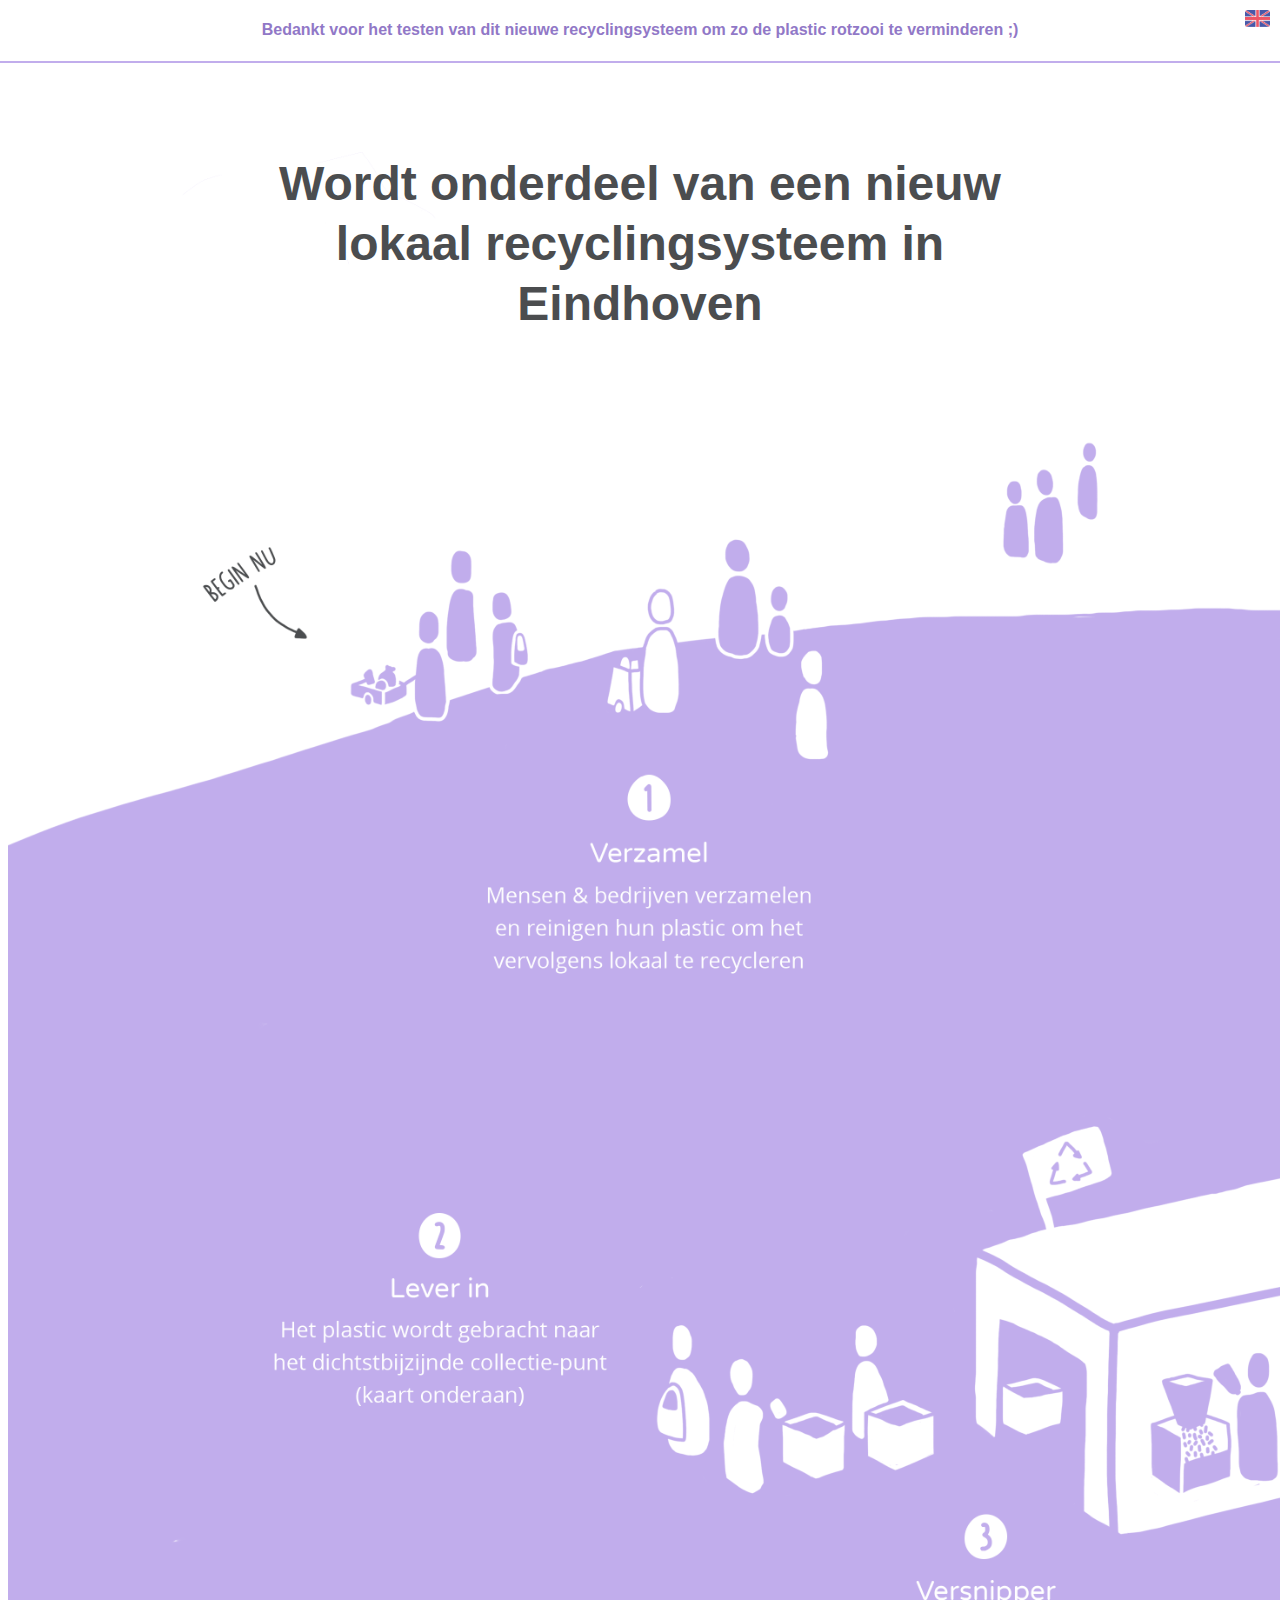
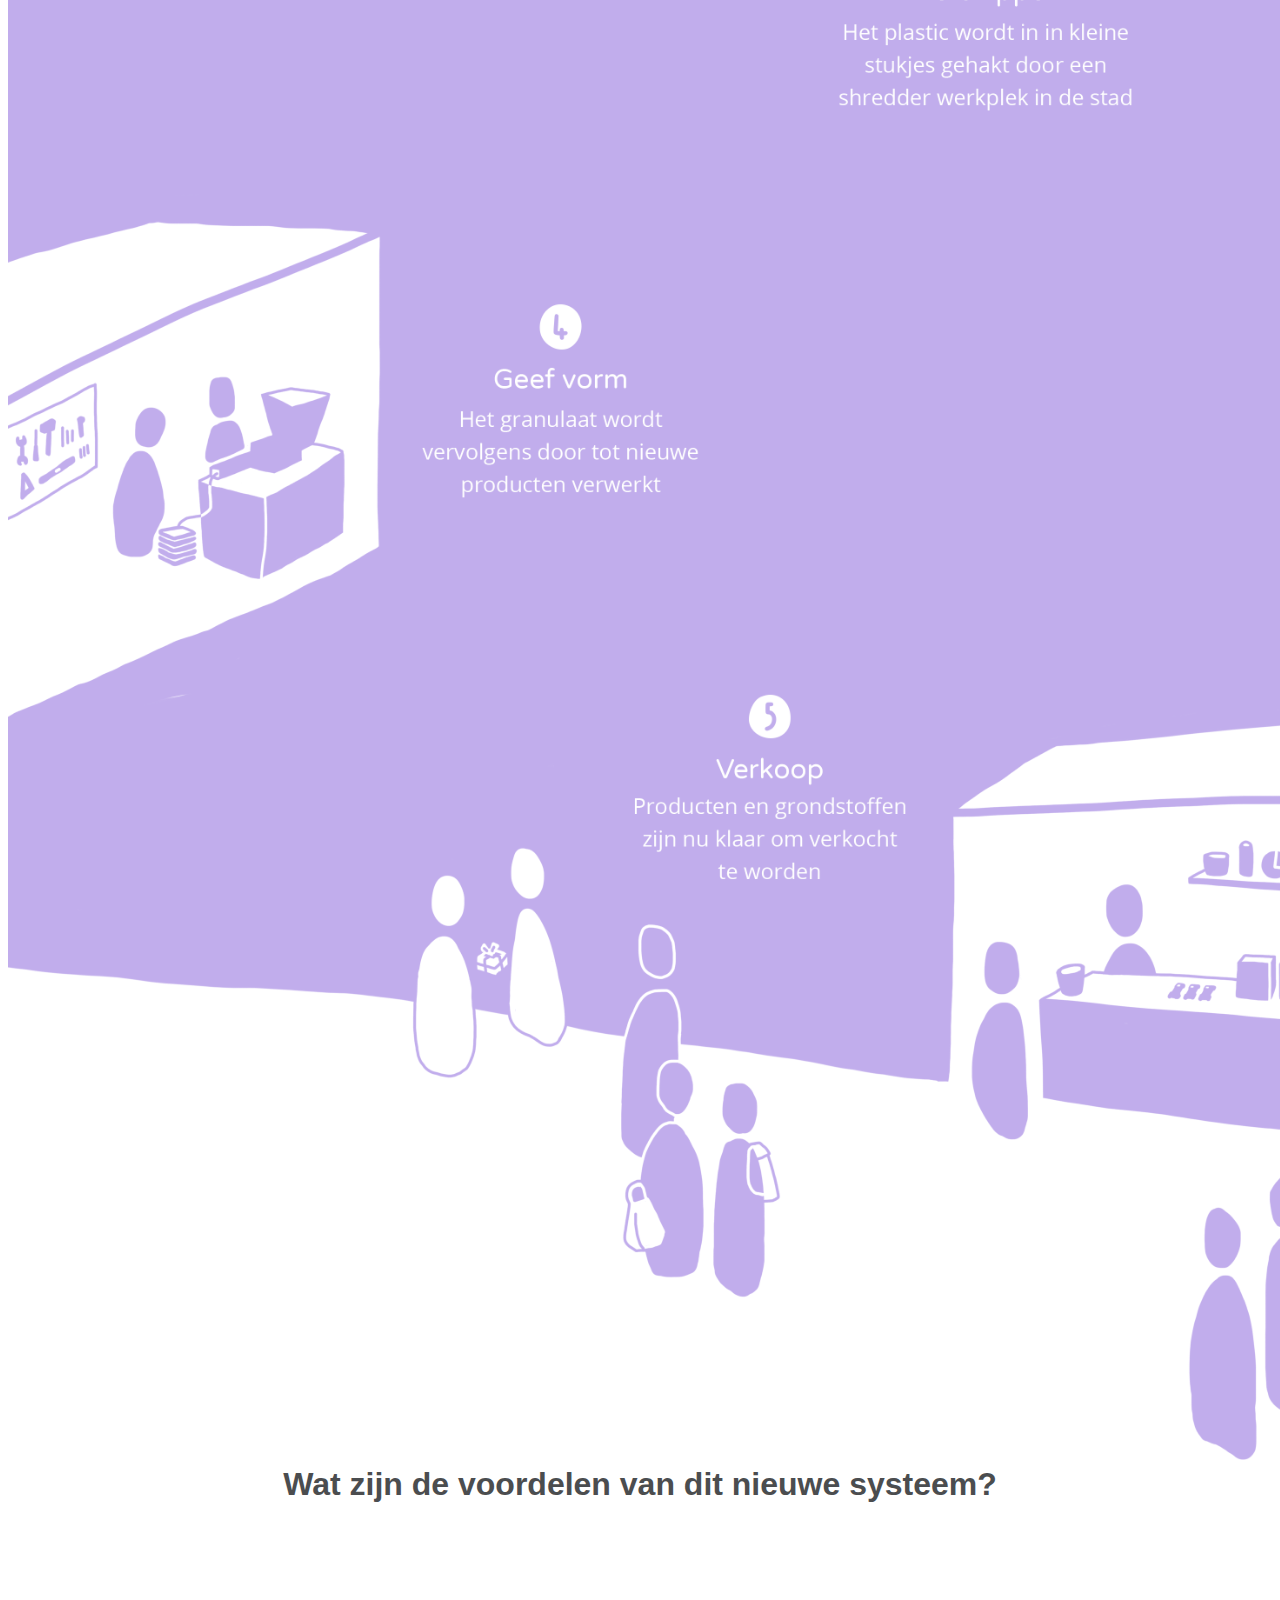
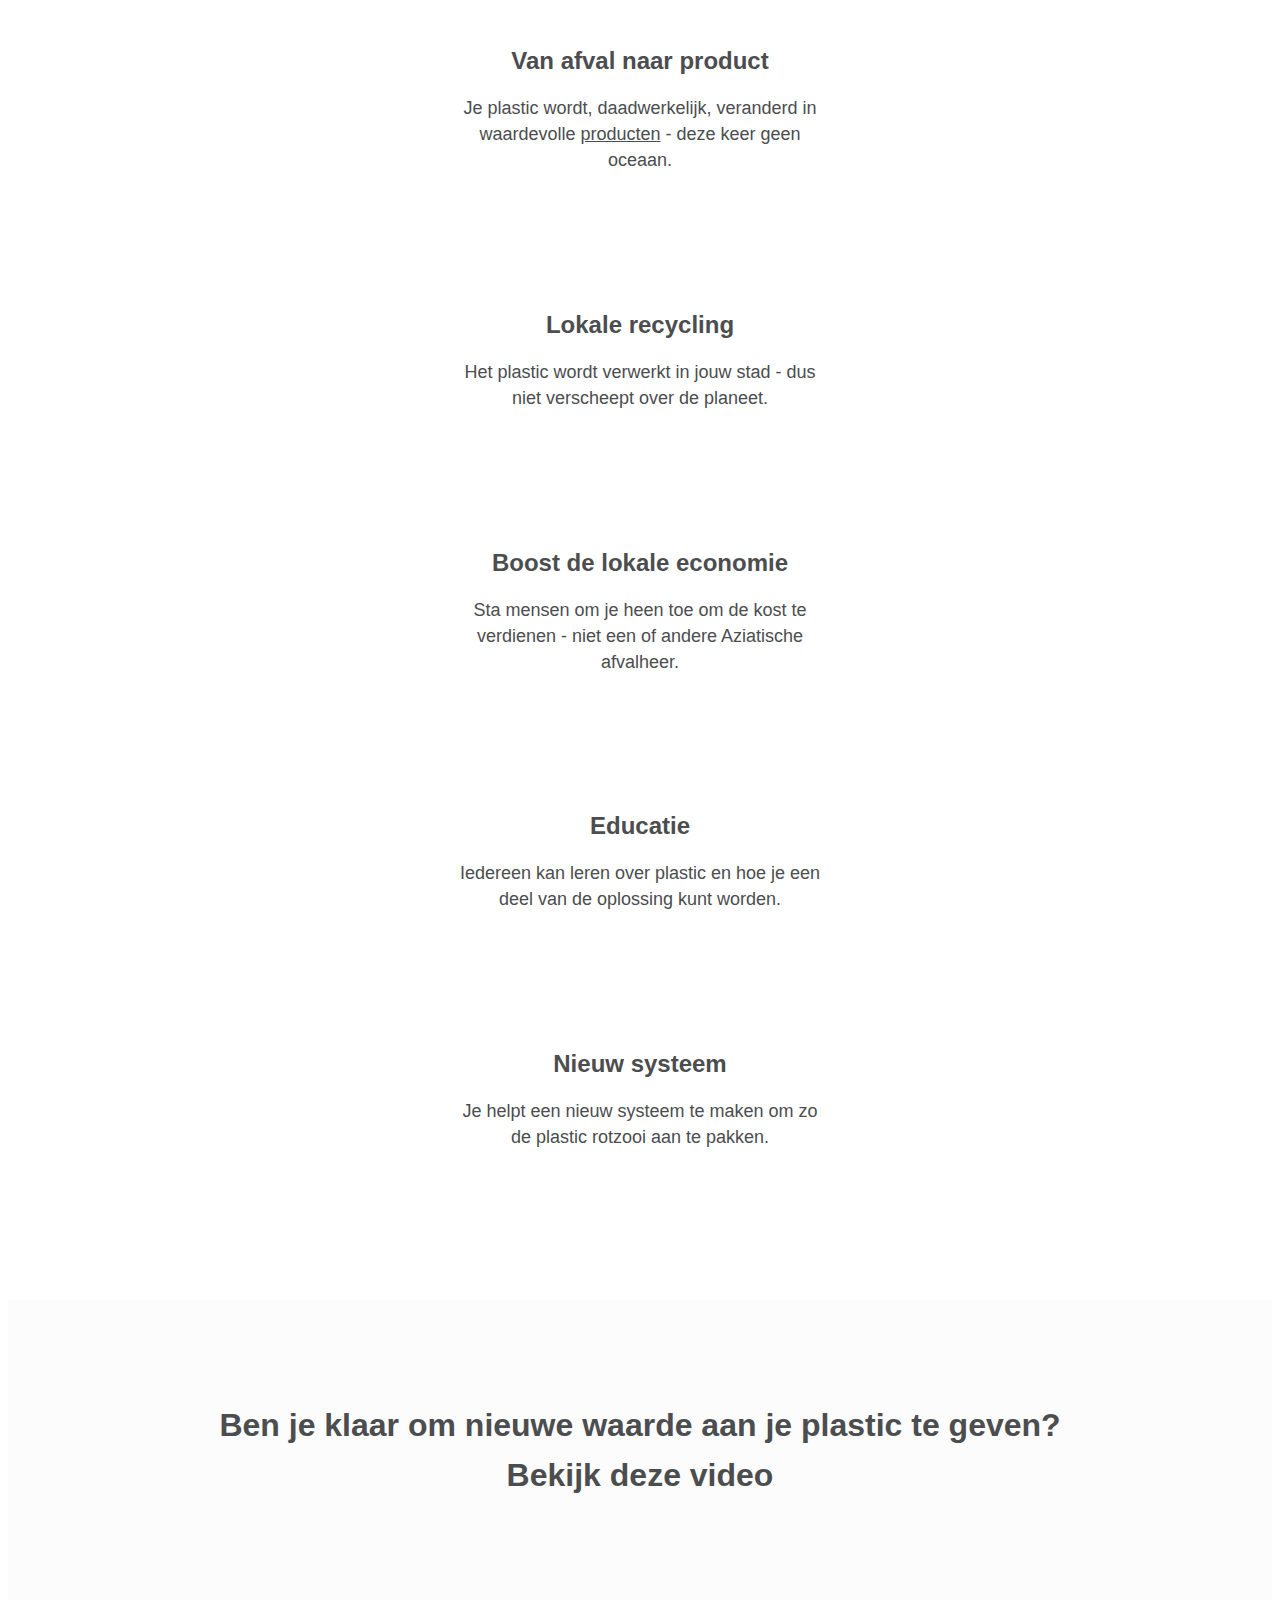
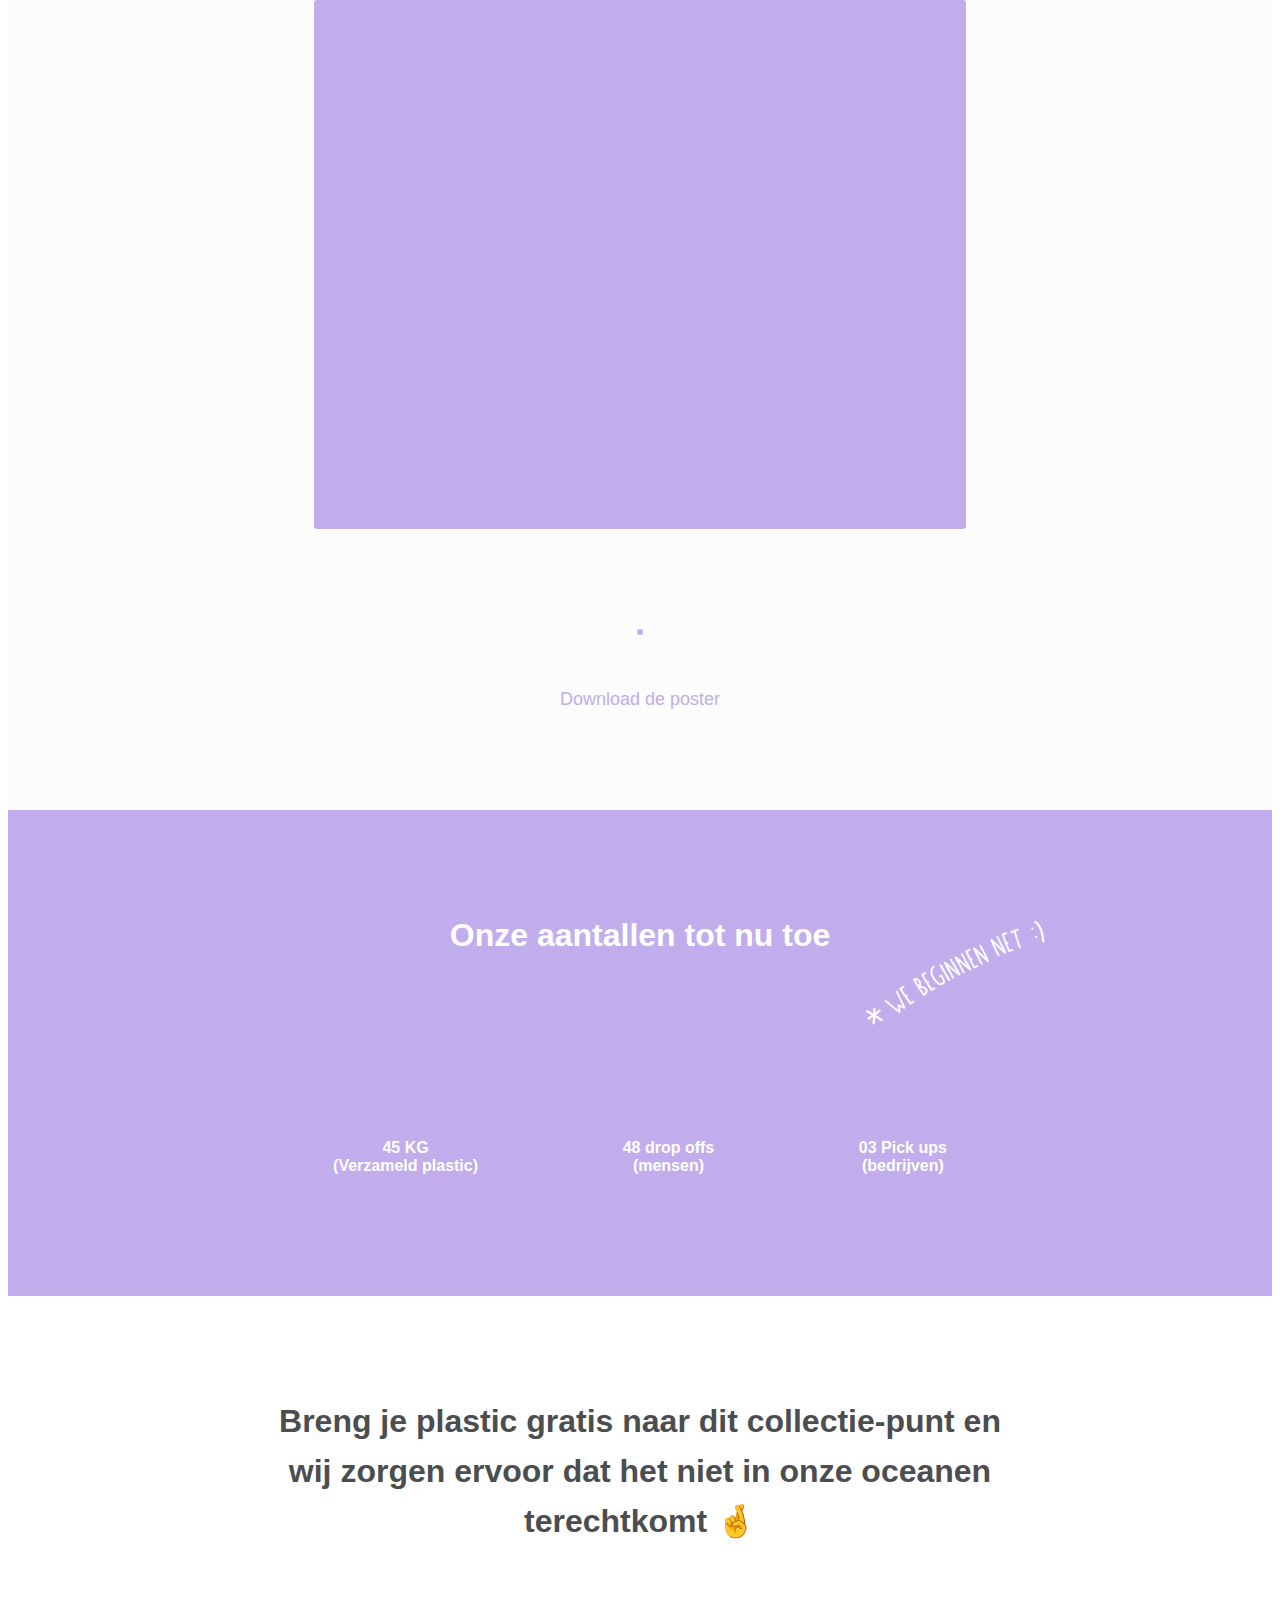
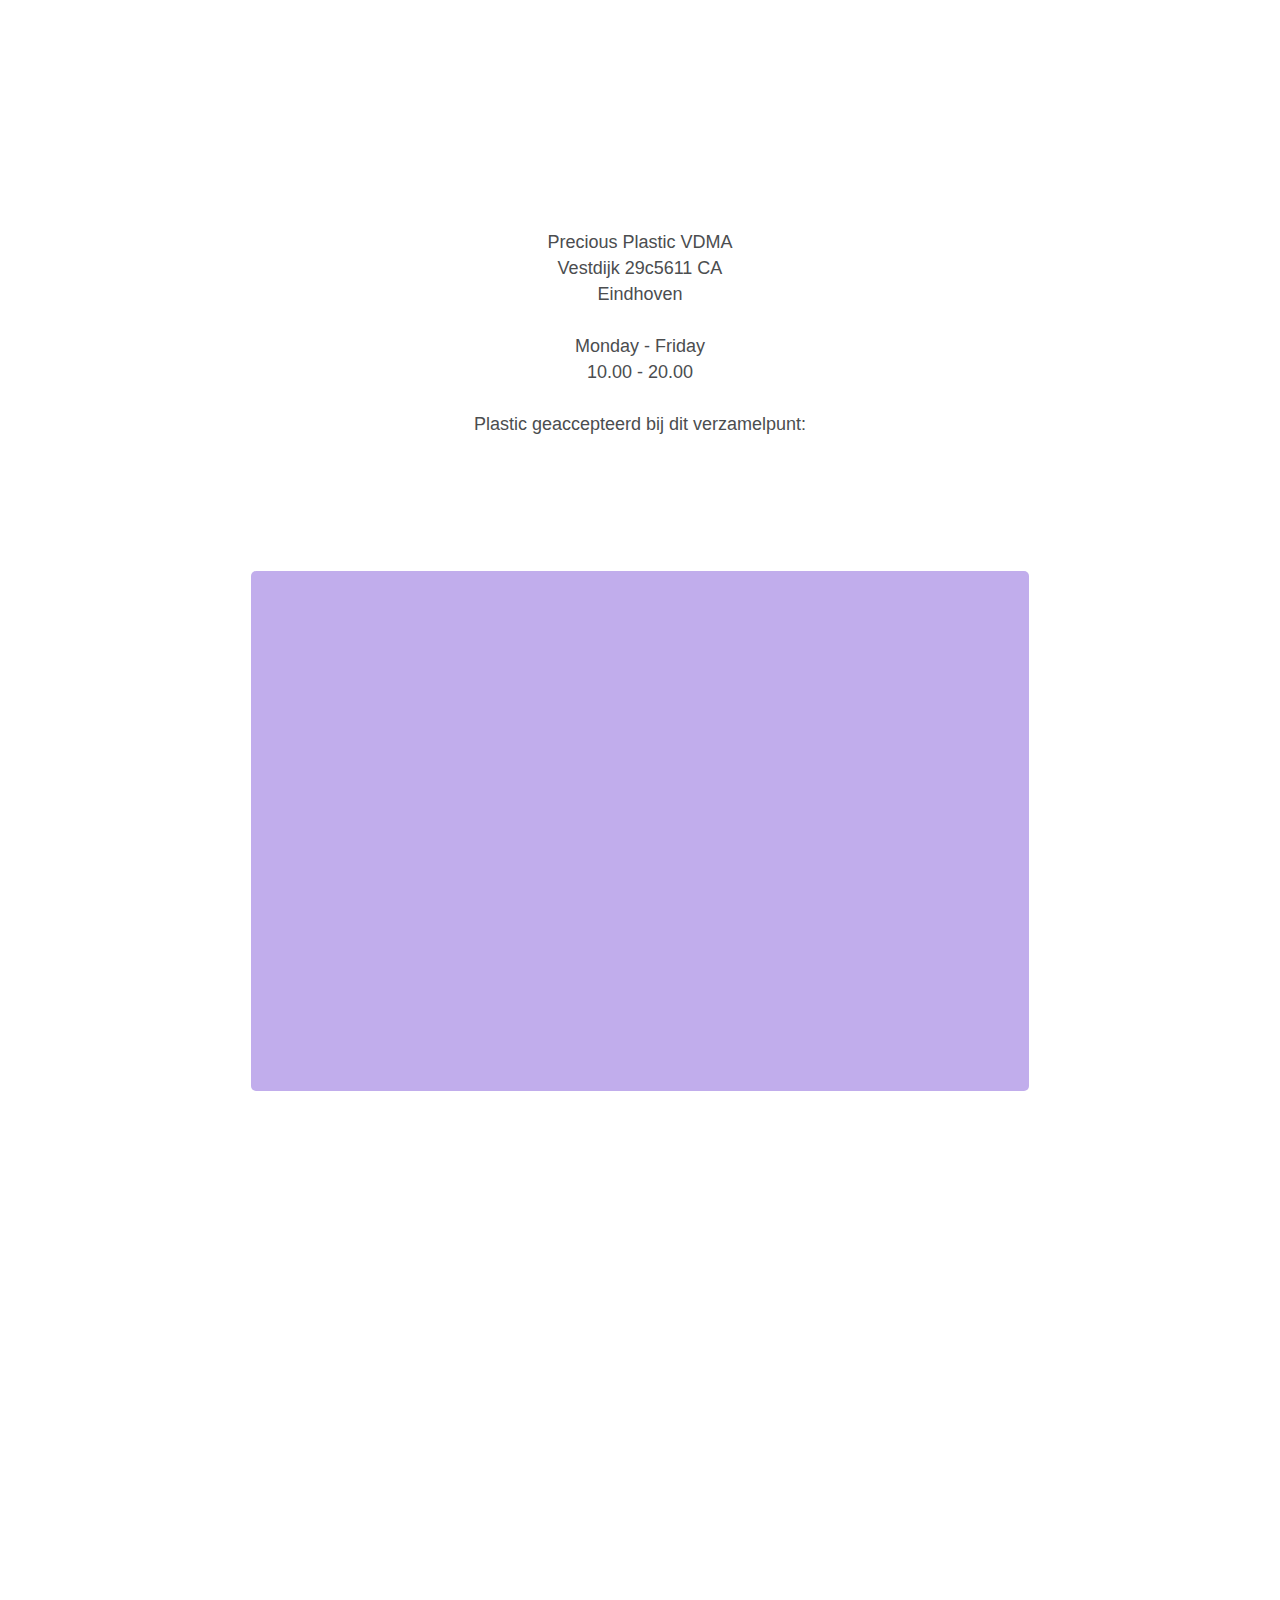
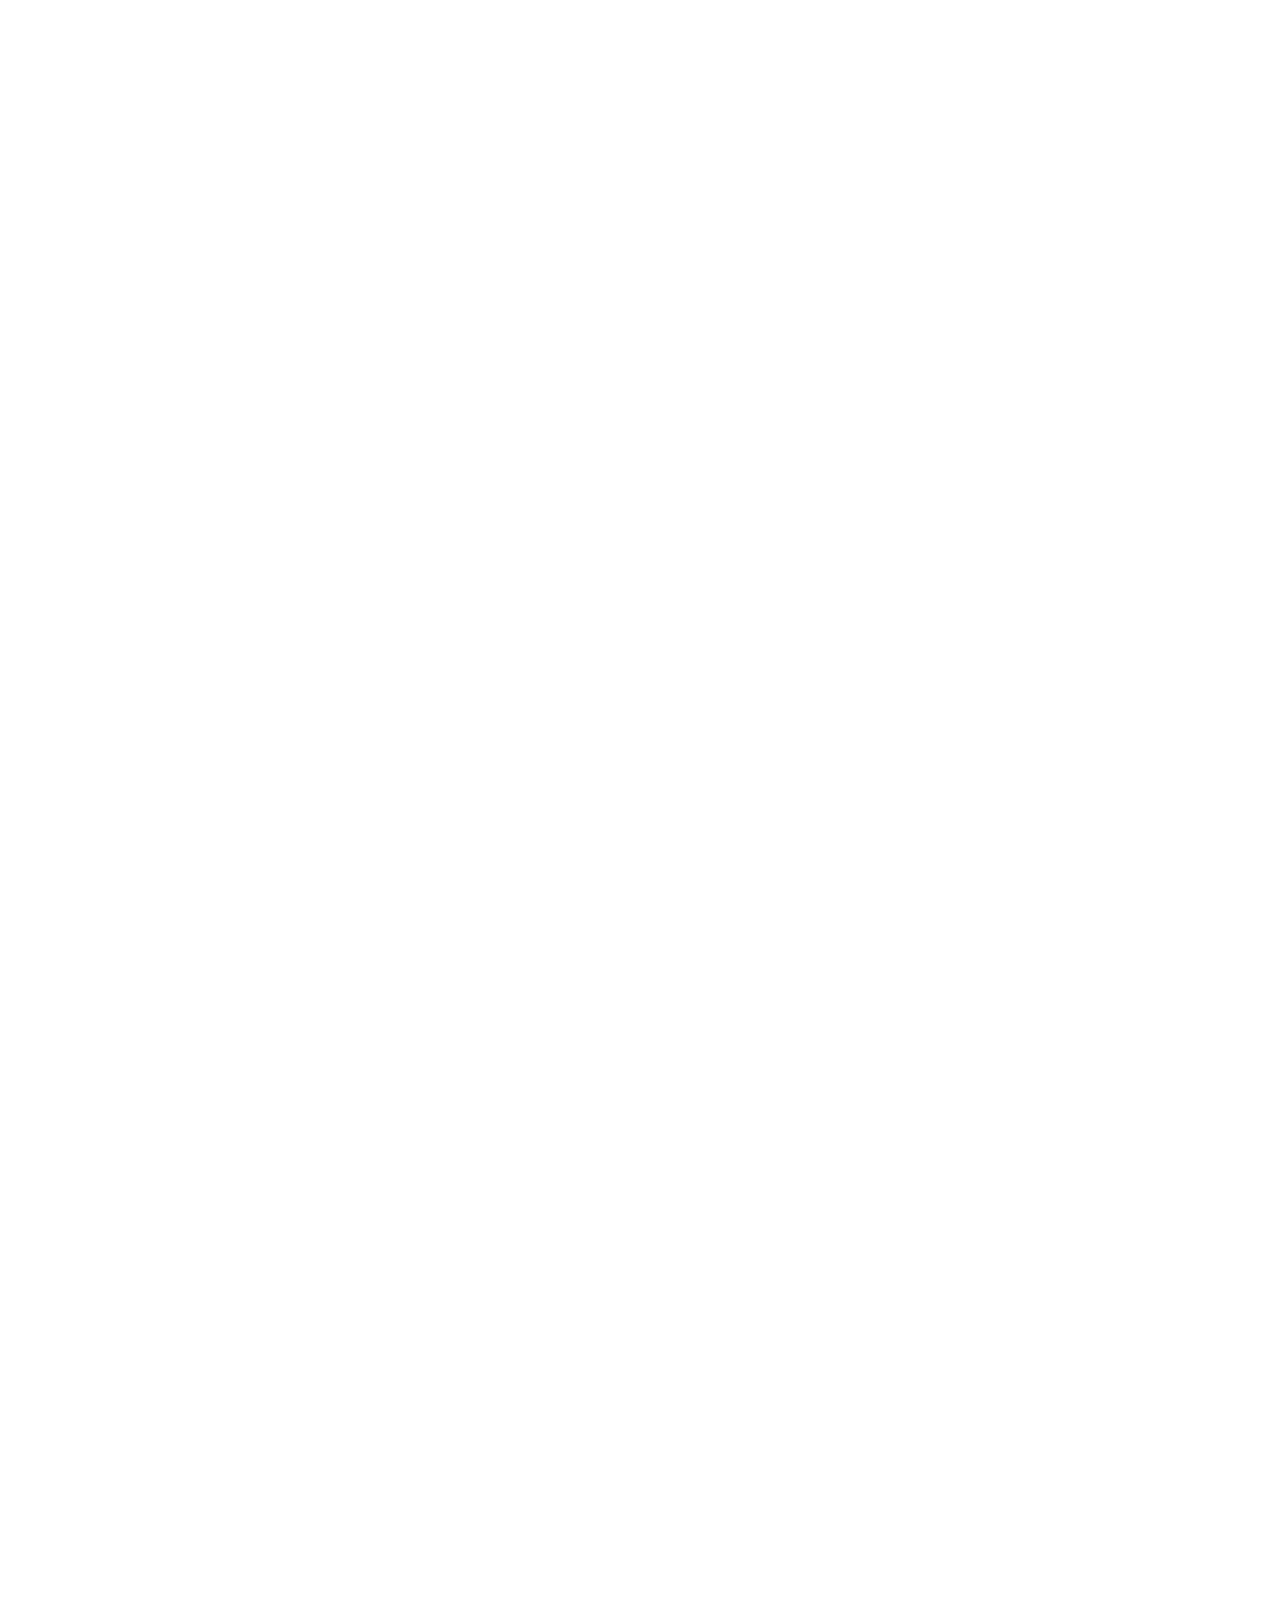
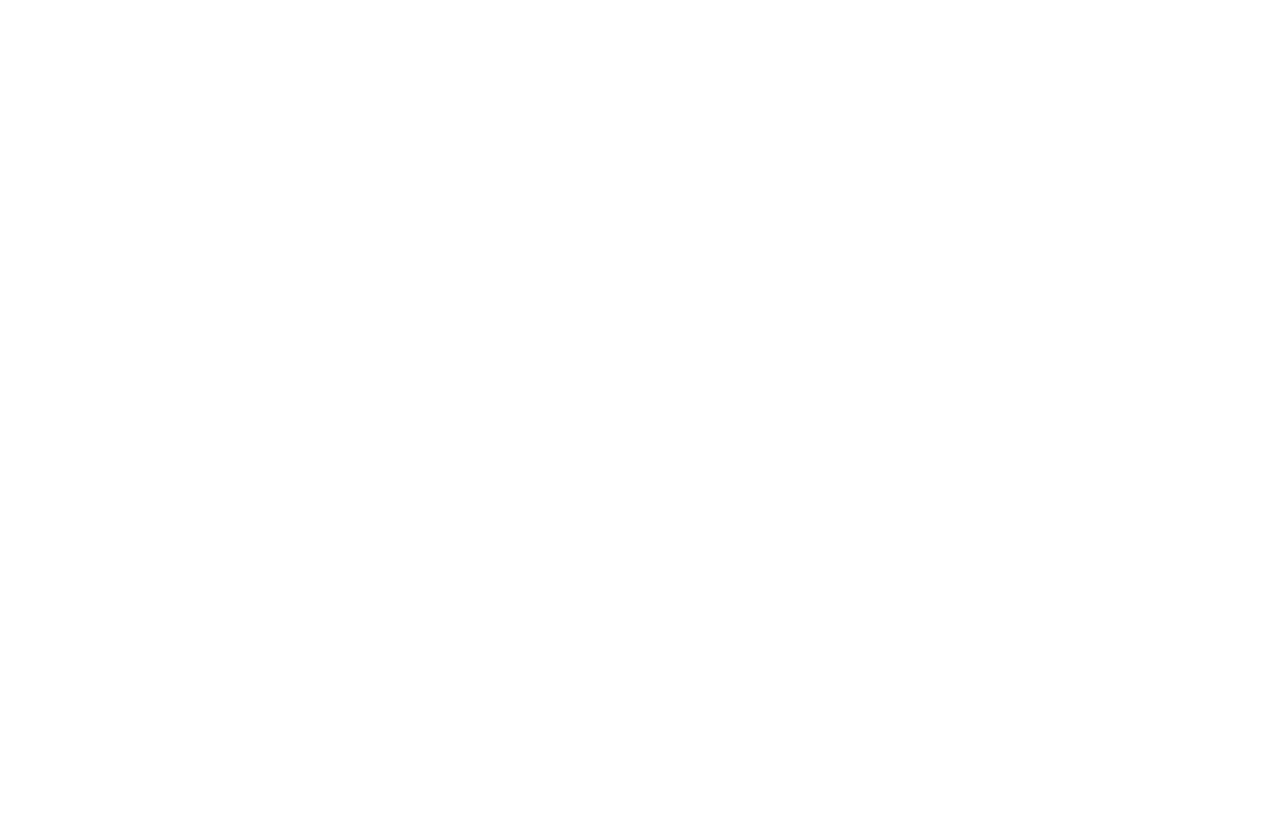
==== nl.html @ 686d11f3 "ducth version" ====
<!DOCTYPE html>
<!--  This site was created in Webflow. http://www.webflow.com  -->
<!--  Last Published: Mon Jun 03 2019 17:30:06 GMT+0000 (UTC)  -->
<html data-wf-page="5cf54bdc9af3992141a31892" data-wf-site="5cdd6610ee894c29fbaea8a5">
<head>
  <meta charset="utf-8">
  <title>nl</title>
  <meta content="Become part of a new local recycling system" name="description">
  <meta content="nl" property="og:title">
  <meta content="Become part of a new local recycling system" property="og:description">
  <meta content="https://uploads-ssl.webflow.com/5cdd6610ee894c29fbaea8a5/5ce7b6cd9dad4510b2ed3f58_60893386_2372425512821483_7799157183534333952_o.jpg" property="og:image">
  <meta content="summary" name="twitter:card">
  <meta content="width=device-width, initial-scale=1" name="viewport">
  <meta content="UA-69053098-6" name="google-site-verification">
  <meta content="Webflow" name="generator">
  <link href="css/normalize.css" rel="stylesheet" type="text/css">
  <link href="css/webflow.css" rel="stylesheet" type="text/css">
  <link href="css/collect-precious-plastic.webflow.css" rel="stylesheet" type="text/css">
  <script src="https://ajax.googleapis.com/ajax/libs/webfont/1.6.26/webfont.js" type="text/javascript"></script>
  <script type="text/javascript">WebFont.load({  google: {    families: ["Varela Round:400","Open Sans:300,300italic,400,400italic,600,600italic,700,700italic,800,800italic"]  }});</script>
  <!-- [if lt IE 9]><script src="https://cdnjs.cloudflare.com/ajax/libs/html5shiv/3.7.3/html5shiv.min.js" type="text/javascript"></script><![endif] -->
  <script type="text/javascript">!function(o,c){var n=c.documentElement,t=" w-mod-";n.className+=t+"js",("ontouchstart"in o||o.DocumentTouch&&c instanceof DocumentTouch)&&(n.className+=t+"touch")}(window,document);</script>
  <link href="images/pp-fav.jpg" rel="shortcut icon" type="image/x-icon">
  <link href="images/pp-webclip.jpg" rel="apple-touch-icon">
</head>
<body class="body">
  <div class="top-banner">
    <h4 class="heading purple">Bedankt voor het testen van dit nieuwe recyclingsysteem om zo de plastic rotzooi te verminderen ;)</h4>
  </div>
  <div class="landing"><img src="images/flag_color.png" width="150" srcset="images/flag_color-p-800.png 800w, images/flag_color-p-1080.png 1080w, images/flag_color-p-1600.png 1600w, images/flag_color.png 2403w" sizes="(max-width: 479px) 71vw, 150px" alt="" class="logo">
    <h1 class="h1 hero">Wordt onderdeel van een nieuw lokaal recyclingsysteem in Eindhoven</h1>
  </div><img src="images/big-image-v5.png" srcset="images/big-image-v5-p-500.png 500w, images/big-image-v5-p-800.png 800w, images/big-image-v5-p-1080.png 1080w, images/big-image-v5-p-1600.png 1600w, images/big-image-v5-p-2000.png 2000w, images/big-image-v5-p-2600.png 2600w, images/big-image-v5.png 2944w" sizes="100vw" alt="" class="network-illustration hidden"><img src="images/big-image-vdutch.png" srcset="images/big-image-vdutch.png 500w, images/big-image-vdutch.png 800w, images/big-image-vdutch.png 1080w, images/big-image-vdutch.png 1600w, images/big-image-vdutch.png 2000w, images/big-image-vdutch.png 2600w, images/big-image-vdutch.png 2944w" sizes="(max-width: 2944px) 100vw, 2944px" alt="" class="network-illustration-ducth"><img src="images/big-image-mobile-dutch.png" srcset="images/big-image-mobile-dutch.png 500w, images/big-image-mobile-dutch.png 640w" sizes="100vw" alt="" class="network-recycling-nl"><img src="images/big-image-mobile-v1.png" srcset="images/big-image-mobile-v1-p-500.png 500w, images/big-image-mobile-v1.png 640w" sizes="100vw" alt="" class="image-4 hidden">
  <div class="advantages">
    <h1 class="h1">Wat zijn de voordelen van dit nieuwe systeem?</h1>
    <div class="advantage-wrapper">
      <div class="advantage-img"><img src="images/advantage-1.png" width="188.5" alt=""></div>
      <div class="advantage-text">
        <h2 class="h2">Van afval naar product</h2>
        <p class="paragraph">Je plastic wordt, daadwerkelijk, veranderd in waardevolle <a href="https://www.instagram.com/realpreciousplastic/" target="_blank" class="inlinelinnk link-3">producten</a> - deze keer geen oceaan.</p>
      </div>
    </div>
    <div class="advantage-wrapper">
      <div class="advantage-img"><img src="images/advantage-2.png" width="188.5" alt=""></div>
      <div class="advantage-text">
        <h2 class="h2">Lokale recycling</h2>
        <p class="paragraph">Het plastic wordt verwerkt in jouw stad - dus niet verscheept over de planeet.</p>
      </div>
    </div>
    <div class="advantage-wrapper">
      <div class="advantage-img"><img src="images/advantage-3.png" width="188.5" alt=""></div>
      <div class="advantage-text">
        <h2 class="h2">Boost de lokale economie</h2>
        <p class="paragraph">Sta mensen om je heen toe om de kost te verdienen - niet een of andere Aziatische afvalheer.</p>
      </div>
    </div>
    <div class="advantage-wrapper">
      <div class="advantage-img"><img src="images/advantage-4.png" width="188.5" alt=""></div>
      <div class="advantage-text">
        <h2 class="h2">Educatie</h2>
        <p class="paragraph">Iedereen kan leren over plastic en hoe je een deel van de oplossing kunt worden.</p>
      </div>
    </div>
    <div class="advantage-wrapper">
      <div class="advantage-img"><img src="images/advantage-5-v2.png" width="188.5" alt=""></div>
      <div class="advantage-text">
        <h2 class="h2">Nieuw systeem</h2>
        <p class="paragraph">Je helpt een nieuw systeem te maken om zo de plastic rotzooi aan te pakken.</p>
      </div>
    </div>
  </div>
  <div class="prepare-your-plastic">
    <h1 class="h1">Ben je klaar om nieuwe waarde aan je plastic te geven?<br>Bekijk deze video</h1>
    <div class="video-wrapper">
      <div style="padding-top:56.17021276595745%" id="w-node-d976dc9692a2-41a31892" class="w-video w-embed"><iframe class="embedly-embed" src="https://cdn.embedly.com/widgets/media.html?src=https%3A%2F%2Fwww.youtube.com%2Fembed%2F7zm_xVx7TBs%3Ffeature%3Doembed&url=http%3A%2F%2Fwww.youtube.com%2Fwatch%3Fv%3D7zm_xVx7TBs&image=https%3A%2F%2Fi.ytimg.com%2Fvi%2F7zm_xVx7TBs%2Fhqdefault.jpg&key=96f1f04c5f4143bcb0f2e68c87d65feb&type=text%2Fhtml&schema=youtube" scrolling="no" frameborder="0" allow="autoplay; fullscreen" allowfullscreen="true"></iframe></div>
    </div><img src="images/poster-for-website.png" width="1240" srcset="images/poster-for-website-p-500.png 500w, images/poster-for-website-p-800.png 800w, images/poster-for-website-p-1080.png 1080w, images/poster-for-website-p-1600.png 1600w, images/poster-for-website-p-2000.png 2000w, images/poster-for-website.png 2480w" sizes="(max-width: 479px) 96vw, (max-width: 767px) 59vw, (max-width: 991px) 64vw, 40vw" alt="" class="poster"><a href="https://drive.google.com/file/d/1kNwgpBP9Ed7vw6lvR9YYVqiqrW-372LN/view?usp=sharing" target="_blank" class="download-poster">Download de poster</a></div>
  <div class="stats">
    <h1 class="h1 white">Onze aantallen tot nu toe</h1><img src="images/just-starting-off.png" width="200" alt="" class="just-beginning hidden"><img src="images/we-beginnen-net.png" width="200" srcset="images/we-beginnen-net.png 500w, images/we-beginnen-net.png 800w, images/we-beginnen-net.png 1080w, images/we-beginnen-net.png 1600w, images/we-beginnen-net.png 1893w" sizes="(max-width: 479px) 14vw, (max-width: 991px) 15vw, 20vw" alt="" class="just-beginning-nl">
    <div class="stats-wrapper">
      <div class="stat-block"><img src="images/stat-kilos.png" width="150" srcset="images/stat-kilos-p-500.png 500w, images/stat-kilos.png 574w" sizes="(max-width: 479px) 100vw, 150px" alt="" class="img-stat">
        <h4 class="heading">45 KG <br>(Verzameld plastic)</h4>
      </div>
      <div class="stat-block"><img src="images/stat-drop-off.png" width="150" srcset="images/stat-drop-off-p-500.png 500w, images/stat-drop-off.png 574w" sizes="(max-width: 479px) 99vw, 150px" alt="" class="img-stat">
        <h4 class="heading">48 drop offs<br>(mensen)</h4>
      </div>
      <div class="stat-block"><img src="images/stat-pick-up.png" width="150" srcset="images/stat-pick-up-p-500.png 500w, images/stat-pick-up.png 574w" sizes="(max-width: 479px) 100vw, 150px" alt="" class="img-stat">
        <h4 class="heading">03 Pick ups <br>(bedrijven)</h4>
      </div>
    </div>
  </div>
  <div class="map">
    <h1 class="h1 width">Breng je plastic gratis naar dit collectie-punt en wij zorgen ervoor dat het niet in onze oceanen terechtkomt 🤞</h1>
    <div class="business-wrapper nl">
      <h4 class="heading rightalign">Bedrijf? Neem <a href="mailto:hello@preciousplastic.com?subject=Collection%20Point%20Inquire" class="link-2">hier contact</a> op us</h4>
    </div>
    <p class="paragraph address">Precious Plastic VDMA <br>Vestdijk 29c5611 CA <br>Eindhoven<br><br>Monday - Friday <br>10.00 - 20.00<br><br>Plastic geaccepteerd bij dit verzamelpunt:</p><img src="images/plastic-logos-02.png" width="1498" srcset="images/plastic-logos-02-p-500.png 500w, images/plastic-logos-02-p-800.png 800w, images/plastic-logos-02-p-1080.png 1080w, images/plastic-logos-02-p-1600.png 1600w, images/plastic-logos-02.png 2996w" sizes="(max-width: 479px) 38vw, (max-width: 767px) 35vw, (max-width: 991px) 32vw, 15vw" alt="" class="image">
    <div class="ma-wrapper">
      <div data-widget-latlng="51.43922910000001,5.4815784" data-widget-tooltip="Collection point" data-widget-zoom="13" class="map-element w-widget w-widget-map"></div>
    </div>
  </div>
  <div class="footer">
    <h3 class="h3">Wil je meer weten?</h3><a href="https://preciousplastic.com/" target="_blank" class="link">www.preciousplastic.com</a><a href="https://www.facebook.com/groups/597553317429933/" target="_blank" class="link">www.facebook.com</a></div>
  <div class="flags-wrapper"><a href="index.html" class="w-inline-block"><img src="images/United-Kingdom.png" alt="" class="english"></a><a href="nl.html" class="w-inline-block w--current"><img src="images/Netherlands.png" alt="" class="nl hidden"></a></div>
  <script src="https://d1tdp7z6w94jbb.cloudfront.net/js/jquery-3.3.1.min.js" type="text/javascript" integrity="sha256-FgpCb/KJQlLNfOu91ta32o/NMZxltwRo8QtmkMRdAu8=" crossorigin="anonymous"></script>
  <script src="js/webflow.js" type="text/javascript"></script>
  <!-- [if lte IE 9]><script src="https://cdnjs.cloudflare.com/ajax/libs/placeholders/3.0.2/placeholders.min.js"></script><![endif] -->
</body>
</html>
---- css/collect-precious-plastic.webflow.css ----
.landing {
  position: relative;
  z-index: 5;
  max-height: none;
  min-height: auto;
  margin-top: 50px;
  padding-top: 50px;
  text-align: center;
}

.h1 {
  margin-top: 0px;
  font-family: 'Varela Round', sans-serif;
  color: #4b4d4f;
  line-height: 50px;
  text-align: center;
}

.h1.white {
  color: #fff;
  line-height: 50px;
}

.h1.hero {
  width: 60%;
  margin-right: auto;
  margin-left: auto;
  font-size: 48px;
  line-height: 60px;
}

.h1.width {
  width: 60%;
  margin-right: auto;
  margin-left: auto;
}

.logo {
  margin: 0px auto 50px;
}

.advantages {
  position: static;
  height: auto;
  margin-top: -35px;
  padding-top: 30px;
  padding-bottom: 50px;
  background-color: #fff;
}

.network-illustration {
  position: static;
  margin-top: -300px;
  padding-bottom: 0px;
}

.network-illustration.hidden {
  display: none;
}

.div-block {
  position: static;
}

.main-container {
  margin-top: 0px;
  margin-bottom: 0px;
  padding-top: 0px;
  padding-bottom: 0px;
}

.advantage {
  display: -webkit-box;
  display: -webkit-flex;
  display: -ms-flexbox;
  display: flex;
  width: 50%;
  margin: 100px auto;
  -webkit-box-orient: vertical;
  -webkit-box-direction: normal;
  -webkit-flex-direction: column;
  -ms-flex-direction: column;
  flex-direction: column;
  -webkit-box-pack: center;
  -webkit-justify-content: center;
  -ms-flex-pack: center;
  justify-content: center;
  -webkit-box-align: center;
  -webkit-align-items: center;
  -ms-flex-align: center;
  align-items: center;
}

.adv-img {
  width: 30%;
}

.adv-text {
  position: relative;
  width: 60%;
  text-align: left;
}

.h2 {
  font-family: 'Varela Round', sans-serif;
  color: #4b4d4f;
  text-align: center;
}

.paragraph {
  margin-bottom: 0px;
  font-family: 'Open Sans', sans-serif;
  color: #4b4d4f;
  font-size: 18px;
  line-height: 26px;
  text-align: center;
}

.paragraph.address {
  margin-top: 0px;
  font-size: 18px;
  font-weight: 400;
  text-align: center;
}

.prepare-your-plastic {
  padding-top: 100px;
  padding-bottom: 100px;
  background-color: #fcfcfc;
  text-align: center;
}

.video-wrapper {
  width: 50%;
  margin-top: 100px;
  margin-right: auto;
  margin-left: auto;
  padding: 10px;
  border-radius: 3px;
  background-color: #c1adec;
}

.poster {
  width: 40%;
  margin-top: 100px;
  margin-right: auto;
  margin-left: auto;
  border-style: solid;
  border-width: 3px;
  border-color: #c1adec;
  border-radius: 10px;
}

.download-poster {
  display: block;
  width: 50%;
  margin-top: 50px;
  margin-right: auto;
  margin-left: auto;
  font-family: 'Varela Round', sans-serif;
  color: #c1adec;
  font-size: 18px;
  text-decoration: none;
}

.download-poster:hover {
  margin-top: 50px;
  padding-top: 0px;
  color: #9d7ce4;
}

.stats {
  padding-top: 100px;
  padding-bottom: 100px;
  background-color: #c1adec;
}

.stats-wrapper {
  display: -webkit-box;
  display: -webkit-flex;
  display: -ms-flexbox;
  display: flex;
  width: 60%;
  margin-top: 100px;
  margin-right: auto;
  margin-left: auto;
  -webkit-justify-content: space-around;
  -ms-flex-pack: distribute;
  justify-content: space-around;
}

.stat-block {
  text-align: center;
}

.heading {
  font-family: 'Varela Round', sans-serif;
  color: #fff;
  text-align: center;
}

.heading.rightalign {
  text-align: right;
}

.heading.purple {
  color: #9178c7;
}

.img-stat {
  margin-right: auto;
  margin-left: auto;
}

.map {
  overflow: hidden;
  margin-top: 100px;
  margin-bottom: 99px;
}

.body {
  text-align: center;
}

.image {
  width: 15%;
  margin-top: 30px;
}

.footer {
  display: -webkit-box;
  display: -webkit-flex;
  display: -ms-flexbox;
  display: flex;
  height: 300px;
  padding-bottom: 0px;
  -webkit-box-orient: vertical;
  -webkit-box-direction: normal;
  -webkit-flex-direction: column;
  -ms-flex-direction: column;
  flex-direction: column;
  -webkit-box-pack: end;
  -webkit-justify-content: flex-end;
  -ms-flex-pack: end;
  justify-content: flex-end;
  -webkit-box-align: center;
  -webkit-align-items: center;
  -ms-flex-align: center;
  align-items: center;
  background-image: url('../images/footer.png');
  background-position: 50% 0%;
  background-size: cover;
  background-repeat: no-repeat;
}

.link {
  position: static;
  display: block;
  margin-bottom: 10px;
  font-family: 'Varela Round', sans-serif;
  color: #fff;
  font-size: 20px;
  text-decoration: none;
}

.h3 {
  font-family: 'Varela Round', sans-serif;
  color: #fff;
  font-size: 20px;
}

.just-beginning {
  margin-top: -100px;
  margin-left: 50%;
  -webkit-transform: rotate(-25deg);
  -ms-transform: rotate(-25deg);
  transform: rotate(-25deg);
}

.just-beginning.hidden {
  display: none;
}

.map-element {
  width: auto;
  height: 480px;
  margin-top: 0px;
  margin-right: auto;
  margin-left: auto;
}

.ma-wrapper {
  width: 60%;
  height: 500px;
  margin-top: 100px;
  margin-right: auto;
  margin-left: auto;
  padding: 10px;
  border-radius: 5px;
  background-color: #c1adec;
}

.business-wrapper {
  position: relative;
  overflow: hidden;
  margin-top: 100px;
  margin-right: -50px;
  padding: 16px 100px 16px 15px;
  background-image: url('../images/business-blob.png');
  background-position: 100% 50%;
  background-size: contain;
  background-repeat: no-repeat;
  -webkit-transform: rotate(6deg);
  -ms-transform: rotate(6deg);
  transform: rotate(6deg);
}

.business-wrapper.nl {
  margin-right: -50px;
  padding-right: 80px;
}

.link-2 {
  color: #fff;
}

.image-4 {
  display: none;
}

.link-3 {
  color: #4b4d4f;
}

.link-3:hover {
  color: #828990;
}

.advantage-wrapper {
  display: -webkit-box;
  display: -webkit-flex;
  display: -ms-flexbox;
  display: flex;
  width: 50%;
  margin: 100px auto;
  -webkit-box-orient: vertical;
  -webkit-box-direction: normal;
  -webkit-flex-direction: column;
  -ms-flex-direction: column;
  flex-direction: column;
}

.advantage-text {
  width: 60%;
  margin-right: auto;
  margin-left: auto;
}

.top-banner {
  position: fixed;
  left: 0%;
  top: 0%;
  right: 0%;
  bottom: auto;
  z-index: 20;
  margin-top: 0px;
  border-bottom: 2px solid #c1adec;
  background-color: #fff;
}

.network-illustration-ducth {
  margin-top: -300px;
}

.network-recycling-nl {
  display: none;
}

.just-beginning-nl {
  margin-top: -100px;
  margin-left: 50%;
  -webkit-transform: rotate(-25deg);
  -ms-transform: rotate(-25deg);
  transform: rotate(-25deg);
}

.flags-wrapper {
  position: fixed;
  left: auto;
  top: 0%;
  right: 0%;
  bottom: auto;
  z-index: 100;
  margin-top: 10px;
  margin-right: 10px;
  padding-top: 0px;
}

.english {
  width: 25px;
  margin-top: 0px;
  margin-right: 0px;
}

.english.hidden {
  display: none;
}

.nl {
  width: 25px;
}

.nl.hidden {
  display: none;
}

@media (max-width: 991px) {
  .h1.hero {
    width: 90%;
  }
  .h1.width {
    width: 90%;
  }
  .advantages {
    margin-top: 0px;
    padding-right: 100px;
    padding-left: 100px;
  }
  .network-illustration {
    margin-top: 0px;
  }
  .advantage {
    width: 100%;
  }
  .paragraph.address {
    margin-top: 50px;
  }
  .prepare-your-plastic {
    padding-right: 100px;
    padding-left: 100px;
  }
  .video-wrapper {
    width: 100%;
  }
  .poster {
    width: 80%;
  }
  .stats-wrapper {
    width: 100%;
  }
  .heading.purple {
    width: 90%;
    margin-right: auto;
    margin-left: auto;
  }
  .map {
    overflow: hidden;
    padding-right: 100px;
    padding-left: 100px;
  }
  .image {
    width: 40%;
  }
  .footer {
    height: 200px;
    background-position: 50% 50%;
  }
  .just-beginning {
    width: 15%;
    margin-top: -62px;
    margin-left: 70%;
  }
  .map-element {
    height: 280px;
  }
  .ma-wrapper {
    width: 100%;
    height: 300px;
  }
  .business-wrapper {
    overflow: hidden;
    margin-top: 50px;
    margin-right: -150px;
  }
  .business-wrapper.nl {
    margin-right: -150px;
  }
  .advantage-wrapper {
    width: 100%;
  }
  .top-banner {
    height: 70px;
  }
  .network-illustration-ducth {
    margin-top: -100px;
  }
  .just-beginning-nl {
    width: 15%;
    margin-top: -60px;
    margin-left: 76%;
  }
  .flags-wrapper {
    margin-top: 10px;
  }
}

@media (max-width: 767px) {
  .h1.width {
    width: 100%;
  }
  .heading.purple {
    width: 80%;
    font-size: 16px;
    line-height: 22px;
  }
  .map {
    padding-right: 50px;
    padding-left: 50px;
  }
  .just-beginning {
    margin-top: -50px;
  }
  .business-wrapper.nl {
    display: none;
  }
  .advantage-text {
    width: 80%;
  }
  .top-banner {
    height: auto;
  }
}

@media (max-width: 479px) {
  .landing {
    margin-top: 100px;
    padding-right: 10px;
    padding-left: 10px;
  }
  .h1 {
    font-size: 32px;
    line-height: 40px;
  }
  .h1.hero {
    font-size: 32px;
    line-height: 40px;
  }
  .h1.width {
    width: 100%;
  }
  .advantages {
    padding-right: 10px;
    padding-left: 10px;
  }
  .network-illustration {
    display: none;
  }
  .adv-img {
    width: 50%;
  }
  .adv-text {
    width: 100%;
  }
  .h2 {
    font-size: 24px;
  }
  .prepare-your-plastic {
    padding-right: 10px;
    padding-left: 10px;
  }
  .poster {
    width: 100%;
    margin-top: 50px;
  }
  .stats {
    padding-right: 10px;
    padding-left: 10px;
  }
  .stats-wrapper {
    -webkit-box-orient: vertical;
    -webkit-box-direction: normal;
    -webkit-flex-direction: column;
    -ms-flex-direction: column;
    flex-direction: column;
    -webkit-box-pack: center;
    -webkit-justify-content: center;
    -ms-flex-pack: center;
    justify-content: center;
    -webkit-box-align: center;
    -webkit-align-items: center;
    -ms-flex-align: center;
    align-items: center;
  }
  .stat-block {
    margin-bottom: 50px;
  }
  .heading {
    font-size: 16px;
  }
  .map {
    padding-right: 10px;
    padding-left: 10px;
  }
  .footer {
    height: 300px;
    padding-bottom: 50px;
  }
  .link {
    font-size: 16px;
  }
  .h3 {
    font-size: 18px;
  }
  .just-beginning {
    width: 30%;
    margin-top: 30px;
    margin-left: 70%;
  }
  .map-element {
    height: 230px;
  }
  .ma-wrapper {
    height: 250px;
  }
  .image-3 {
    width: auto;
  }
  .business-wrapper {
    display: none;
  }
  .image-4 {
    display: block;
  }
  .image-4.hidden {
    display: none;
  }
  .advantage-text {
    width: 90%;
  }
  .top-banner {
    padding-right: 15px;
    padding-left: 15px;
  }
  .network-illustration-ducth {
    display: none;
  }
  .network-recycling-nl {
    display: block;
  }
  .flags-wrapper {
    margin-top: 5px;
    margin-right: 5px;
  }
  .english {
    margin-top: 0px;
    margin-right: 0px;
  }
}
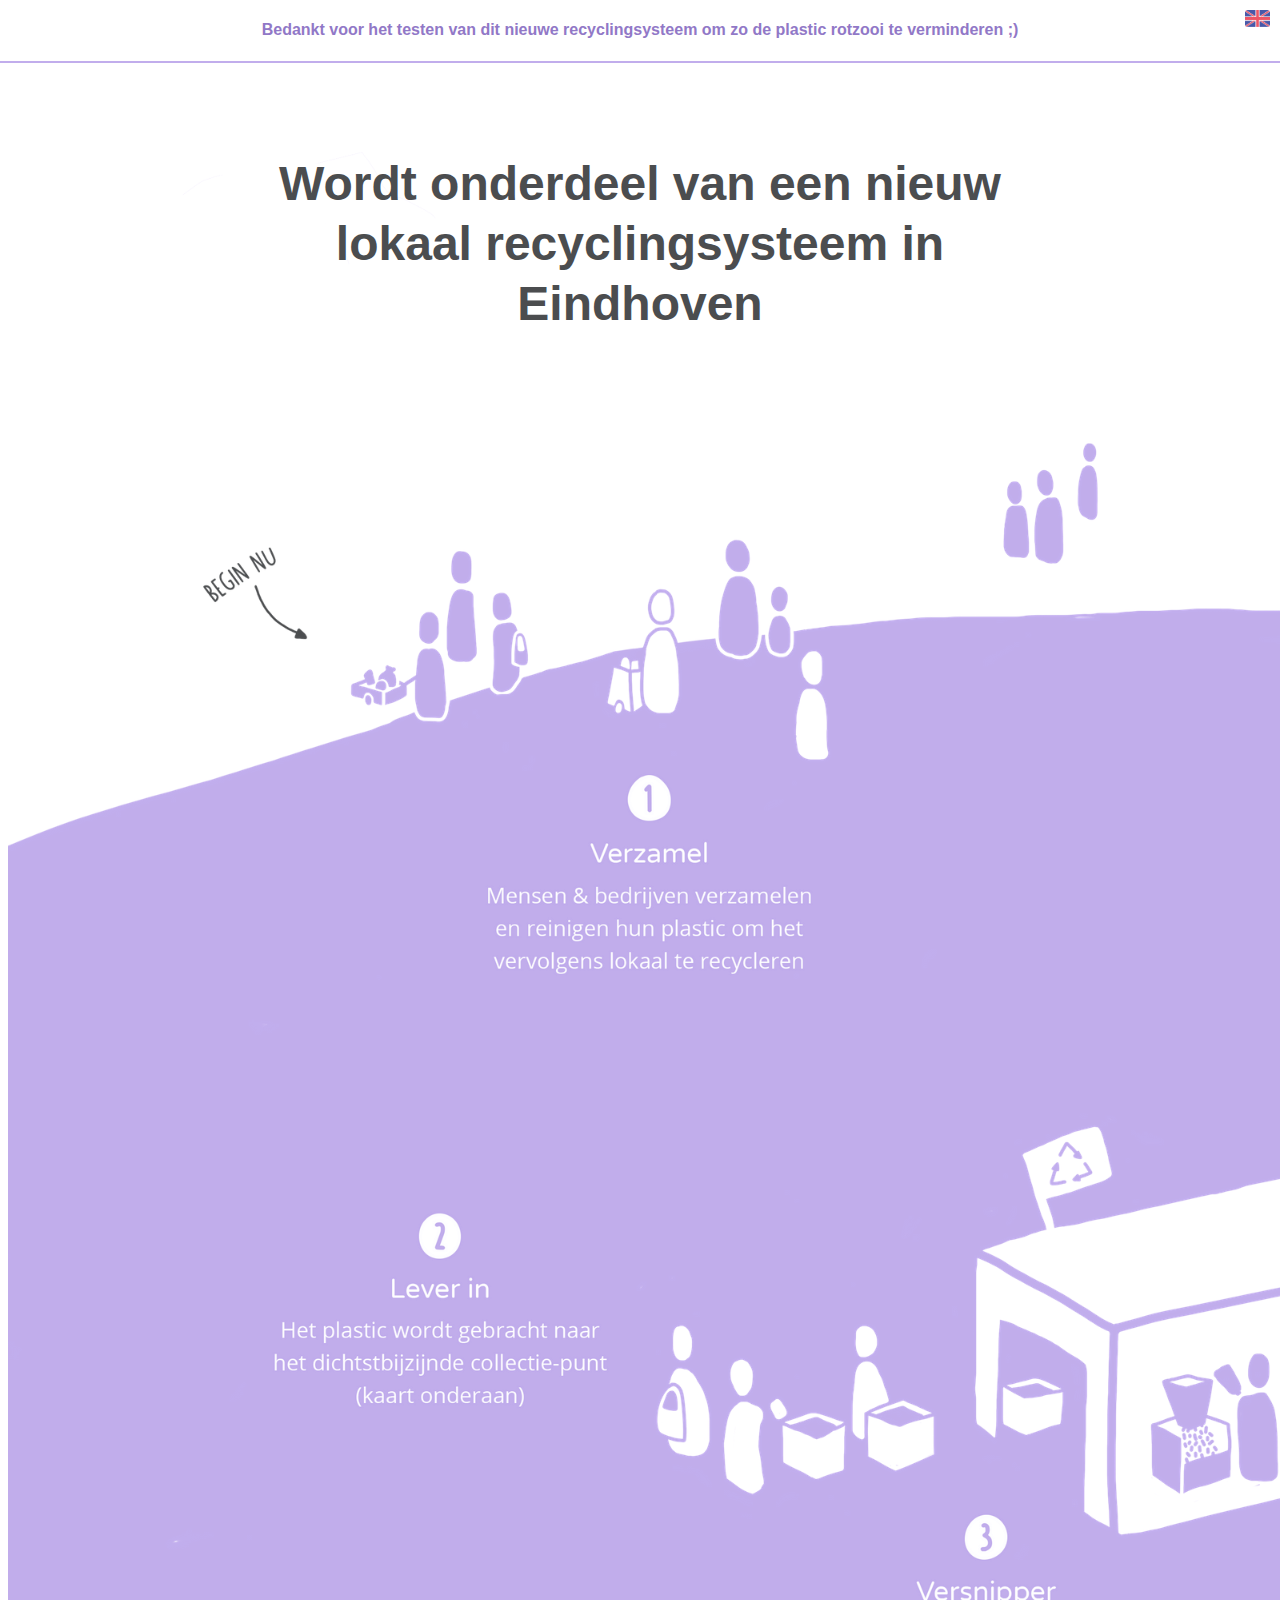
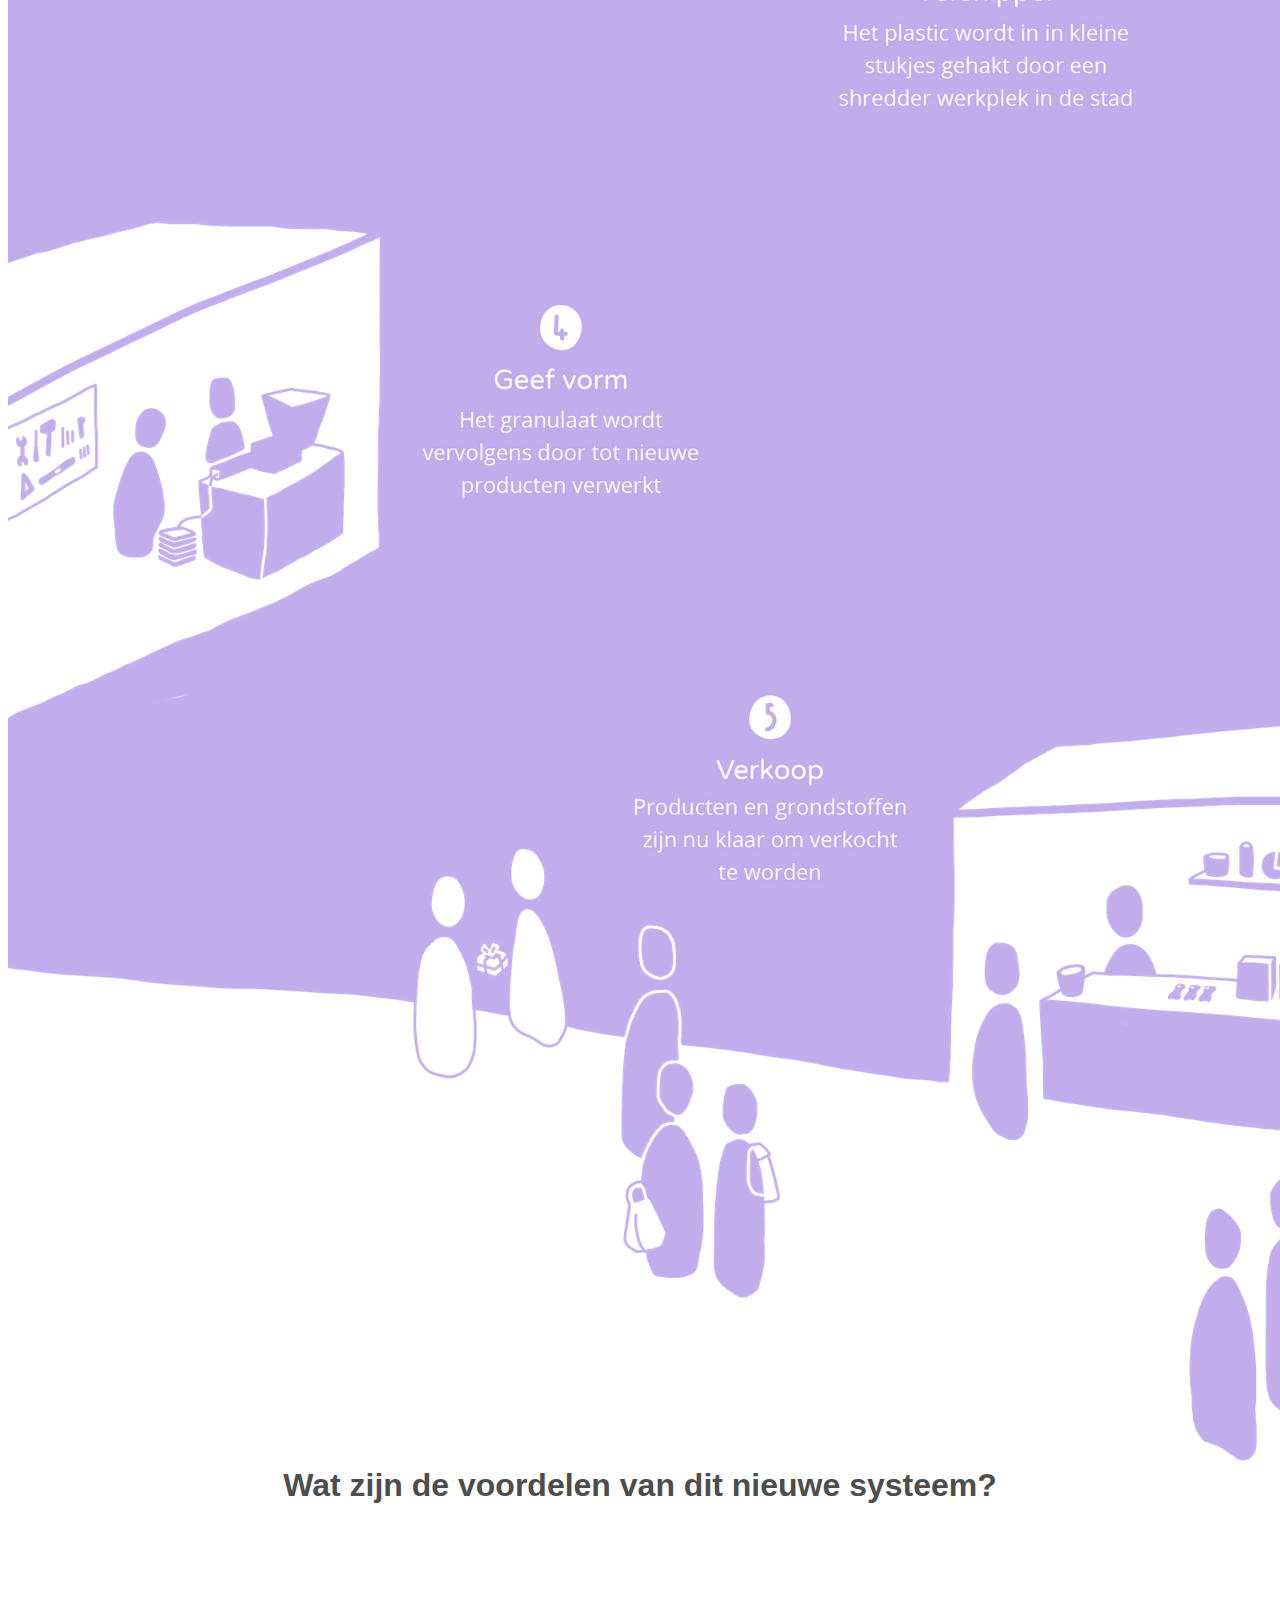
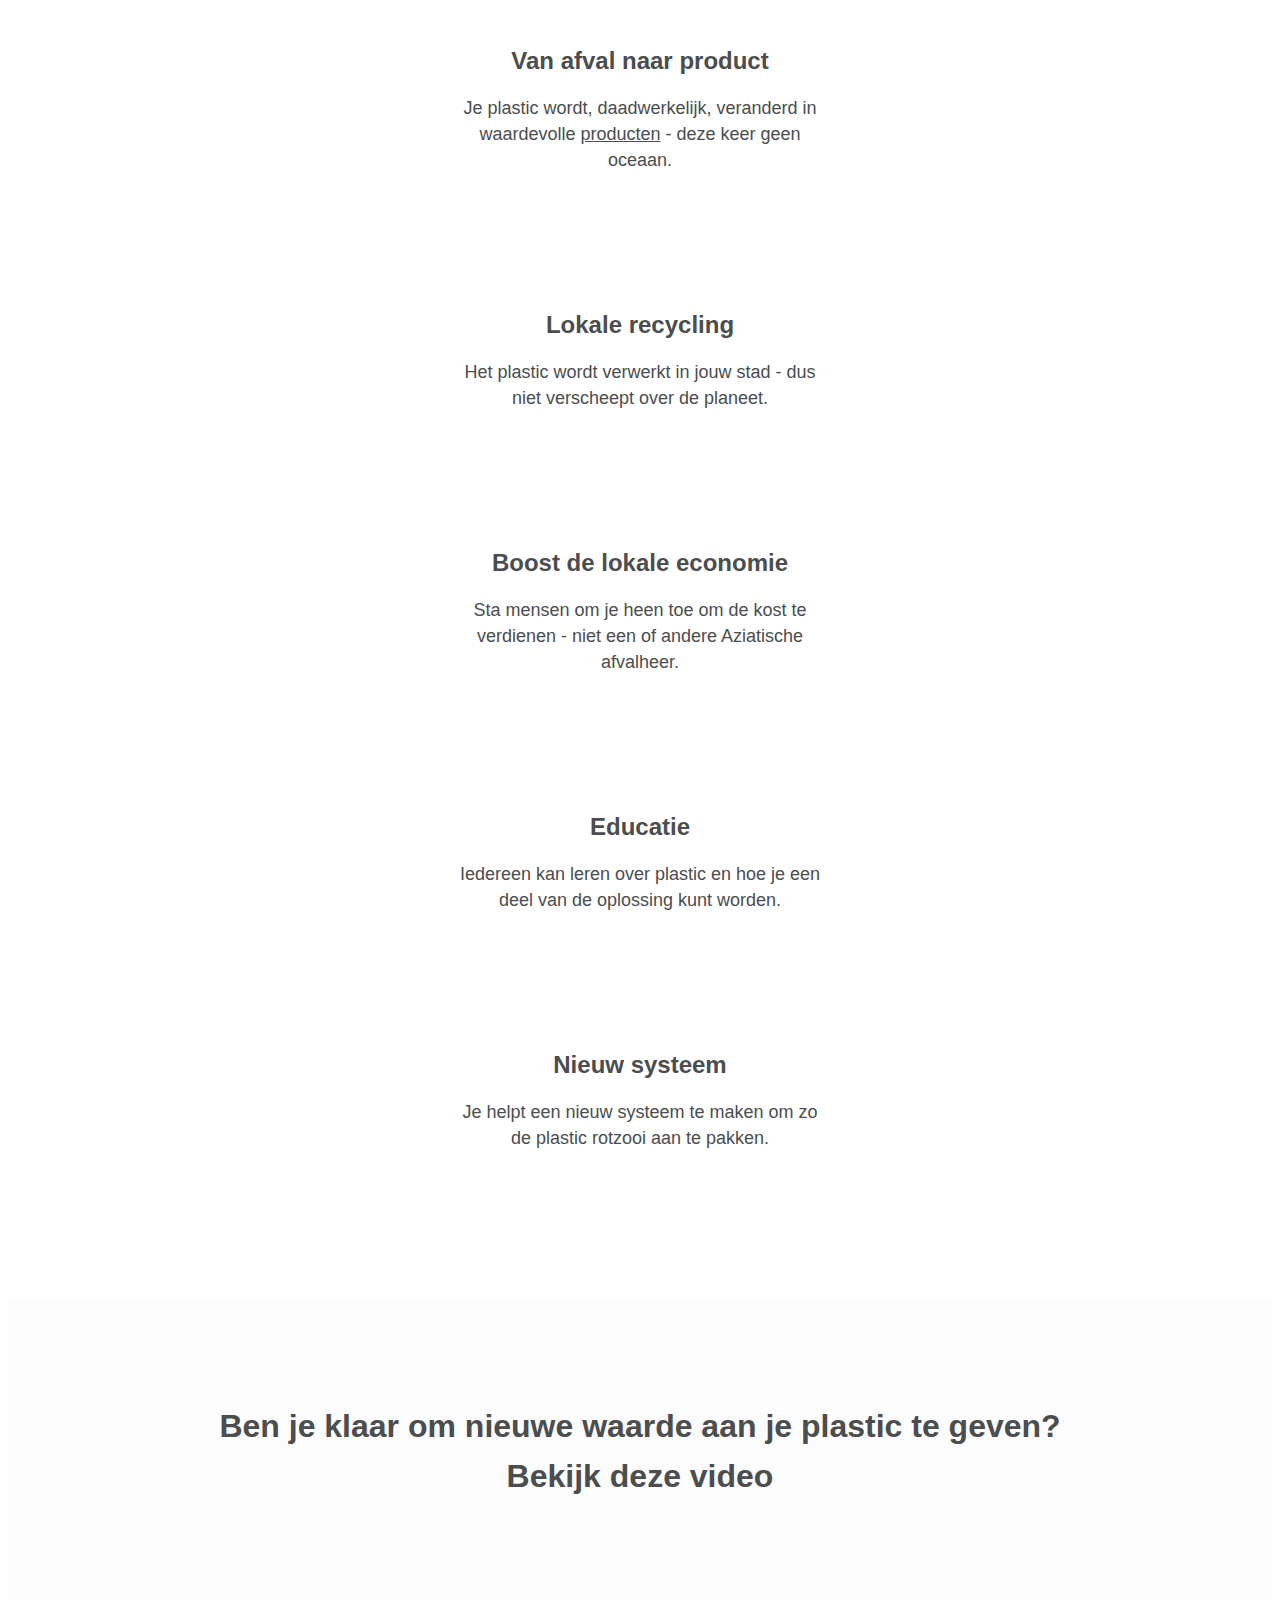
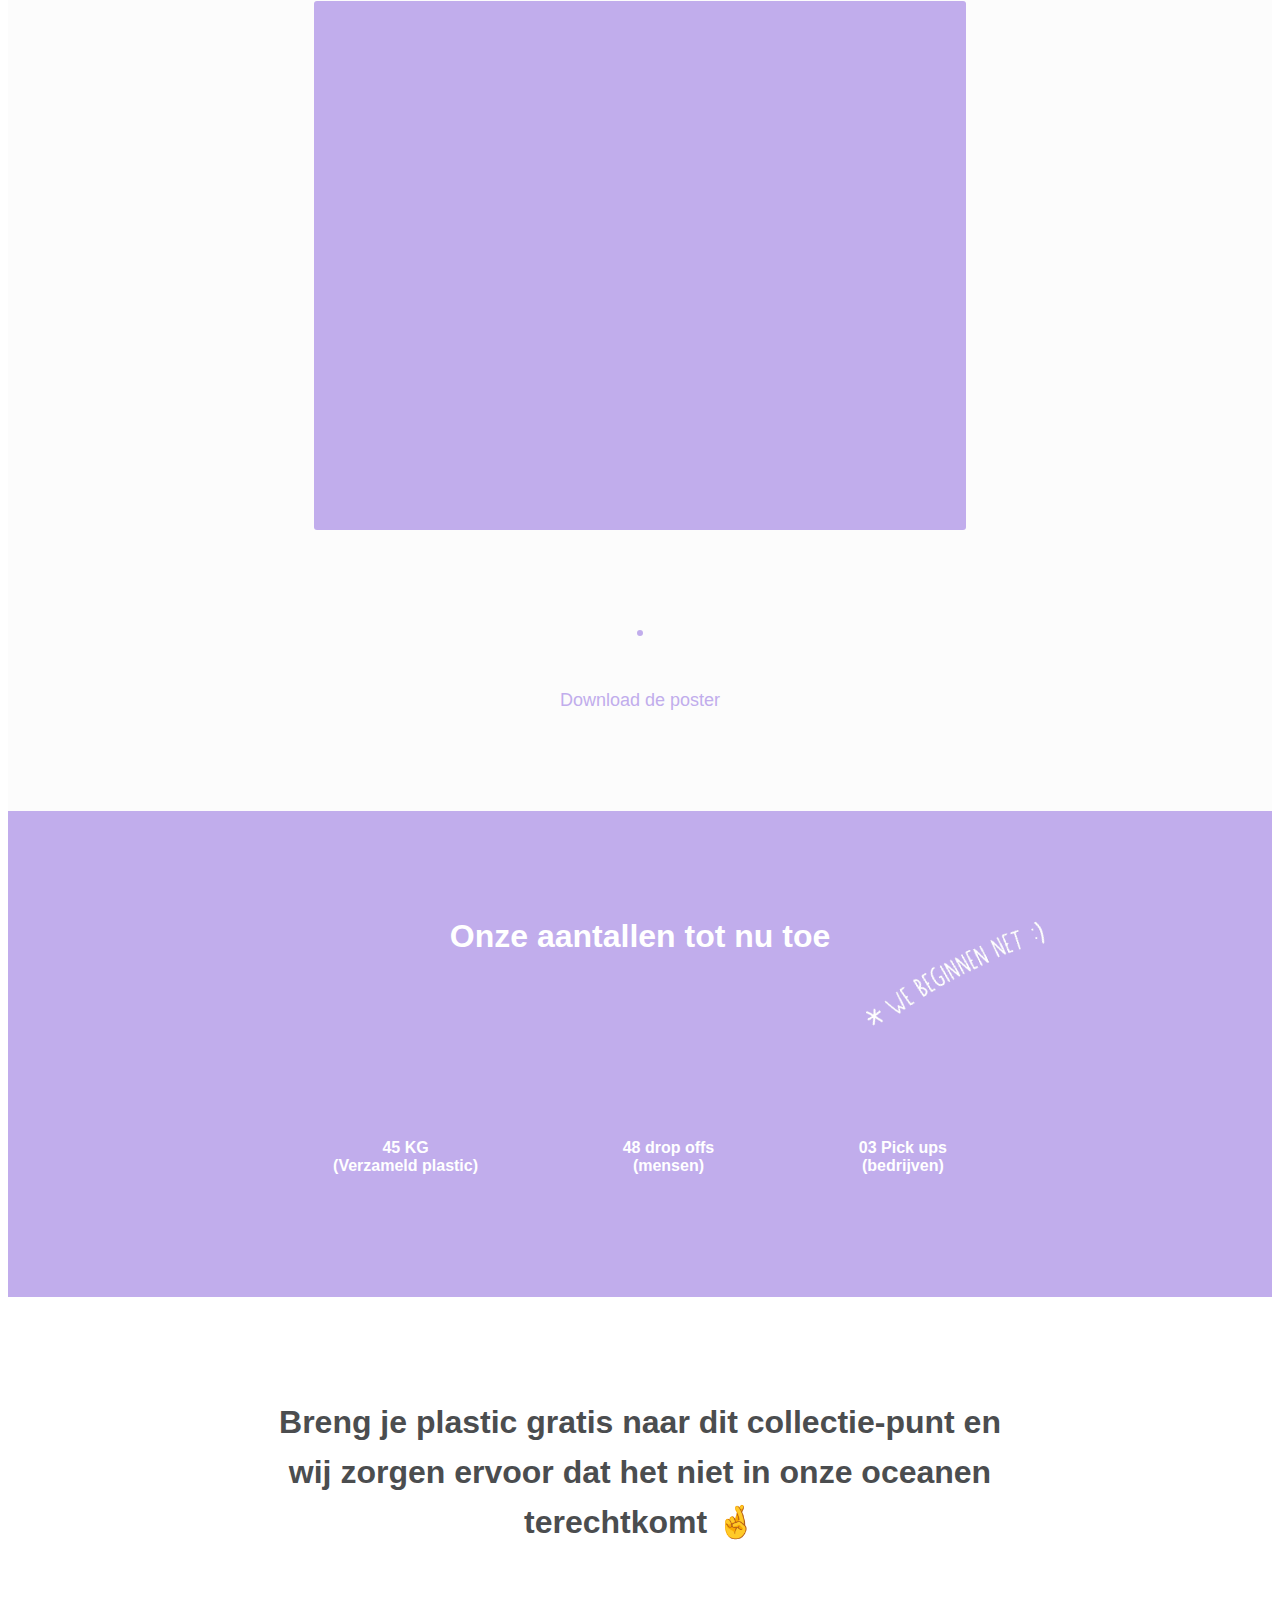
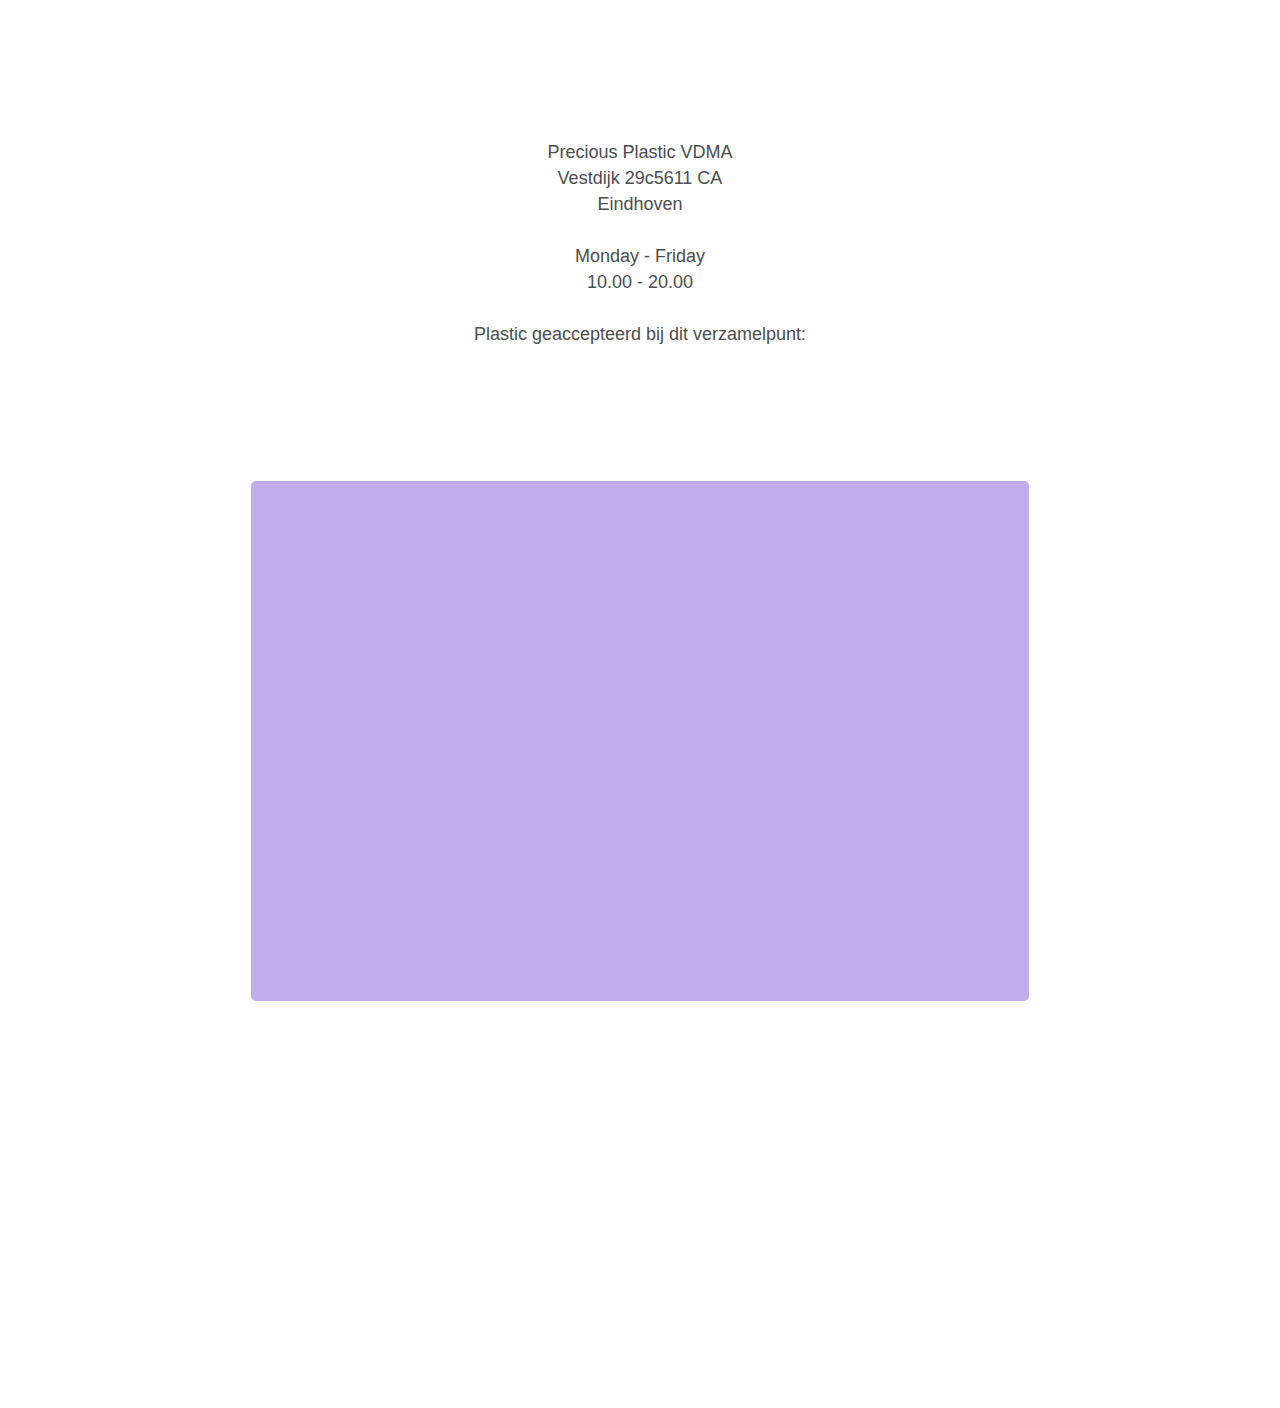
==== commit e39a1f7e: "new poster link" ====
--- a/nl.html
+++ b/nl.html
@@ -1,6 +1,6 @@
 <!DOCTYPE html>
 <!--  This site was created in Webflow. http://www.webflow.com  -->
-<!--  Last Published: Mon Jun 03 2019 17:30:06 GMT+0000 (UTC)  -->
+<!--  Last Published: Fri Jun 14 2019 14:33:09 GMT+0000 (UTC)  -->
 <html data-wf-page="5cf54bdc9af3992141a31892" data-wf-site="5cdd6610ee894c29fbaea8a5">
 <head>
   <meta charset="utf-8">
@@ -29,7 +29,7 @@
   </div>
   <div class="landing"><img src="images/flag_color.png" width="150" srcset="images/flag_color-p-800.png 800w, images/flag_color-p-1080.png 1080w, images/flag_color-p-1600.png 1600w, images/flag_color.png 2403w" sizes="(max-width: 479px) 71vw, 150px" alt="" class="logo">
     <h1 class="h1 hero">Wordt onderdeel van een nieuw lokaal recyclingsysteem in Eindhoven</h1>
-  </div><img src="images/big-image-v5.png" srcset="images/big-image-v5-p-500.png 500w, images/big-image-v5-p-800.png 800w, images/big-image-v5-p-1080.png 1080w, images/big-image-v5-p-1600.png 1600w, images/big-image-v5-p-2000.png 2000w, images/big-image-v5-p-2600.png 2600w, images/big-image-v5.png 2944w" sizes="100vw" alt="" class="network-illustration hidden"><img src="images/big-image-vdutch.png" srcset="images/big-image-vdutch.png 500w, images/big-image-vdutch.png 800w, images/big-image-vdutch.png 1080w, images/big-image-vdutch.png 1600w, images/big-image-vdutch.png 2000w, images/big-image-vdutch.png 2600w, images/big-image-vdutch.png 2944w" sizes="(max-width: 2944px) 100vw, 2944px" alt="" class="network-illustration-ducth"><img src="images/big-image-mobile-dutch.png" srcset="images/big-image-mobile-dutch.png 500w, images/big-image-mobile-dutch.png 640w" sizes="100vw" alt="" class="network-recycling-nl"><img src="images/big-image-mobile-v1.png" srcset="images/big-image-mobile-v1-p-500.png 500w, images/big-image-mobile-v1.png 640w" sizes="100vw" alt="" class="image-4 hidden">
+  </div><img src="images/big-image-v5.png" srcset="images/big-image-v5-p-500.png 500w, images/big-image-v5-p-800.png 800w, images/big-image-v5-p-1080.png 1080w, images/big-image-v5-p-1600.png 1600w, images/big-image-v5-p-2000.png 2000w, images/big-image-v5-p-2600.png 2600w, images/big-image-v5.png 2944w" sizes="100vw" alt="" class="network-illustration hidden"><img src="images/big-image-vdutch.png" srcset="images/big-image-vdutch-p-500.png 500w, images/big-image-vdutch-p-800.png 800w, images/big-image-vdutch-p-1080.png 1080w, images/big-image-vdutch-p-1600.png 1600w, images/big-image-vdutch-p-2000.png 2000w, images/big-image-vdutch-p-2600.png 2600w, images/big-image-vdutch.png 2944w" sizes="(max-width: 2944px) 100vw, 2944px" alt="" class="network-illustration-ducth"><img src="images/big-image-mobile-dutch.png" srcset="images/big-image-mobile-dutch-p-500.png 500w, images/big-image-mobile-dutch.png 640w" sizes="100vw" alt="" class="network-recycling-nl"><img src="images/big-image-mobile-v1.png" srcset="images/big-image-mobile-v1-p-500.png 500w, images/big-image-mobile-v1.png 640w" sizes="100vw" alt="" class="image-4 hidden">
   <div class="advantages">
     <h1 class="h1">Wat zijn de voordelen van dit nieuwe systeem?</h1>
     <div class="advantage-wrapper">
@@ -72,9 +72,9 @@
     <h1 class="h1">Ben je klaar om nieuwe waarde aan je plastic te geven?<br>Bekijk deze video</h1>
     <div class="video-wrapper">
       <div style="padding-top:56.17021276595745%" id="w-node-d976dc9692a2-41a31892" class="w-video w-embed"><iframe class="embedly-embed" src="https://cdn.embedly.com/widgets/media.html?src=https%3A%2F%2Fwww.youtube.com%2Fembed%2F7zm_xVx7TBs%3Ffeature%3Doembed&url=http%3A%2F%2Fwww.youtube.com%2Fwatch%3Fv%3D7zm_xVx7TBs&image=https%3A%2F%2Fi.ytimg.com%2Fvi%2F7zm_xVx7TBs%2Fhqdefault.jpg&key=96f1f04c5f4143bcb0f2e68c87d65feb&type=text%2Fhtml&schema=youtube" scrolling="no" frameborder="0" allow="autoplay; fullscreen" allowfullscreen="true"></iframe></div>
-    </div><img src="images/poster-for-website.png" width="1240" srcset="images/poster-for-website-p-500.png 500w, images/poster-for-website-p-800.png 800w, images/poster-for-website-p-1080.png 1080w, images/poster-for-website-p-1600.png 1600w, images/poster-for-website-p-2000.png 2000w, images/poster-for-website.png 2480w" sizes="(max-width: 479px) 96vw, (max-width: 767px) 59vw, (max-width: 991px) 64vw, 40vw" alt="" class="poster"><a href="https://drive.google.com/file/d/1kNwgpBP9Ed7vw6lvR9YYVqiqrW-372LN/view?usp=sharing" target="_blank" class="download-poster">Download de poster</a></div>
+    </div><img src="images/poster-for-website.png" width="1240" srcset="images/poster-for-website-p-500.png 500w, images/poster-for-website-p-800.png 800w, images/poster-for-website-p-1080.png 1080w, images/poster-for-website-p-1600.png 1600w, images/poster-for-website-p-2000.png 2000w, images/poster-for-website.png 2480w" sizes="(max-width: 479px) 96vw, (max-width: 767px) 59vw, (max-width: 991px) 64vw, 40vw" alt="" class="poster"><a href="https://drive.google.com/file/d/1E1FYVoks2FtqeIlpLUNSb1cYfjIK2ElC/view?usp=sharing" target="_blank" class="download-poster">Download de poster</a></div>
   <div class="stats">
-    <h1 class="h1 white">Onze aantallen tot nu toe</h1><img src="images/just-starting-off.png" width="200" alt="" class="just-beginning hidden"><img src="images/we-beginnen-net.png" width="200" srcset="images/we-beginnen-net.png 500w, images/we-beginnen-net.png 800w, images/we-beginnen-net.png 1080w, images/we-beginnen-net.png 1600w, images/we-beginnen-net.png 1893w" sizes="(max-width: 479px) 14vw, (max-width: 991px) 15vw, 20vw" alt="" class="just-beginning-nl">
+    <h1 class="h1 white">Onze aantallen tot nu toe</h1><img src="images/just-starting-off.png" width="200" alt="" class="just-beginning hidden"><img src="images/we-beginnen-net.png" width="200" srcset="images/we-beginnen-net-p-500.png 500w, images/we-beginnen-net-p-800.png 800w, images/we-beginnen-net-p-1080.png 1080w, images/we-beginnen-net-p-1600.png 1600w, images/we-beginnen-net.png 1893w" sizes="(max-width: 479px) 13vw, (max-width: 991px) 14vw, 18vw" alt="" class="just-beginning-nl">
     <div class="stats-wrapper">
       <div class="stat-block"><img src="images/stat-kilos.png" width="150" srcset="images/stat-kilos-p-500.png 500w, images/stat-kilos.png 574w" sizes="(max-width: 479px) 100vw, 150px" alt="" class="img-stat">
         <h4 class="heading">45 KG <br>(Verzameld plastic)</h4>
@@ -89,7 +89,7 @@
   </div>
   <div class="map">
     <h1 class="h1 width">Breng je plastic gratis naar dit collectie-punt en wij zorgen ervoor dat het niet in onze oceanen terechtkomt 🤞</h1>
-    <div class="business-wrapper nl">
+    <div class="business-wrapper">
       <h4 class="heading rightalign">Bedrijf? Neem <a href="mailto:hello@preciousplastic.com?subject=Collection%20Point%20Inquire" class="link-2">hier contact</a> op us</h4>
     </div>
     <p class="paragraph address">Precious Plastic VDMA <br>Vestdijk 29c5611 CA <br>Eindhoven<br><br>Monday - Friday <br>10.00 - 20.00<br><br>Plastic geaccepteerd bij dit verzamelpunt:</p><img src="images/plastic-logos-02.png" width="1498" srcset="images/plastic-logos-02-p-500.png 500w, images/plastic-logos-02-p-800.png 800w, images/plastic-logos-02-p-1080.png 1080w, images/plastic-logos-02-p-1600.png 1600w, images/plastic-logos-02.png 2996w" sizes="(max-width: 479px) 38vw, (max-width: 767px) 35vw, (max-width: 991px) 32vw, 15vw" alt="" class="image">
